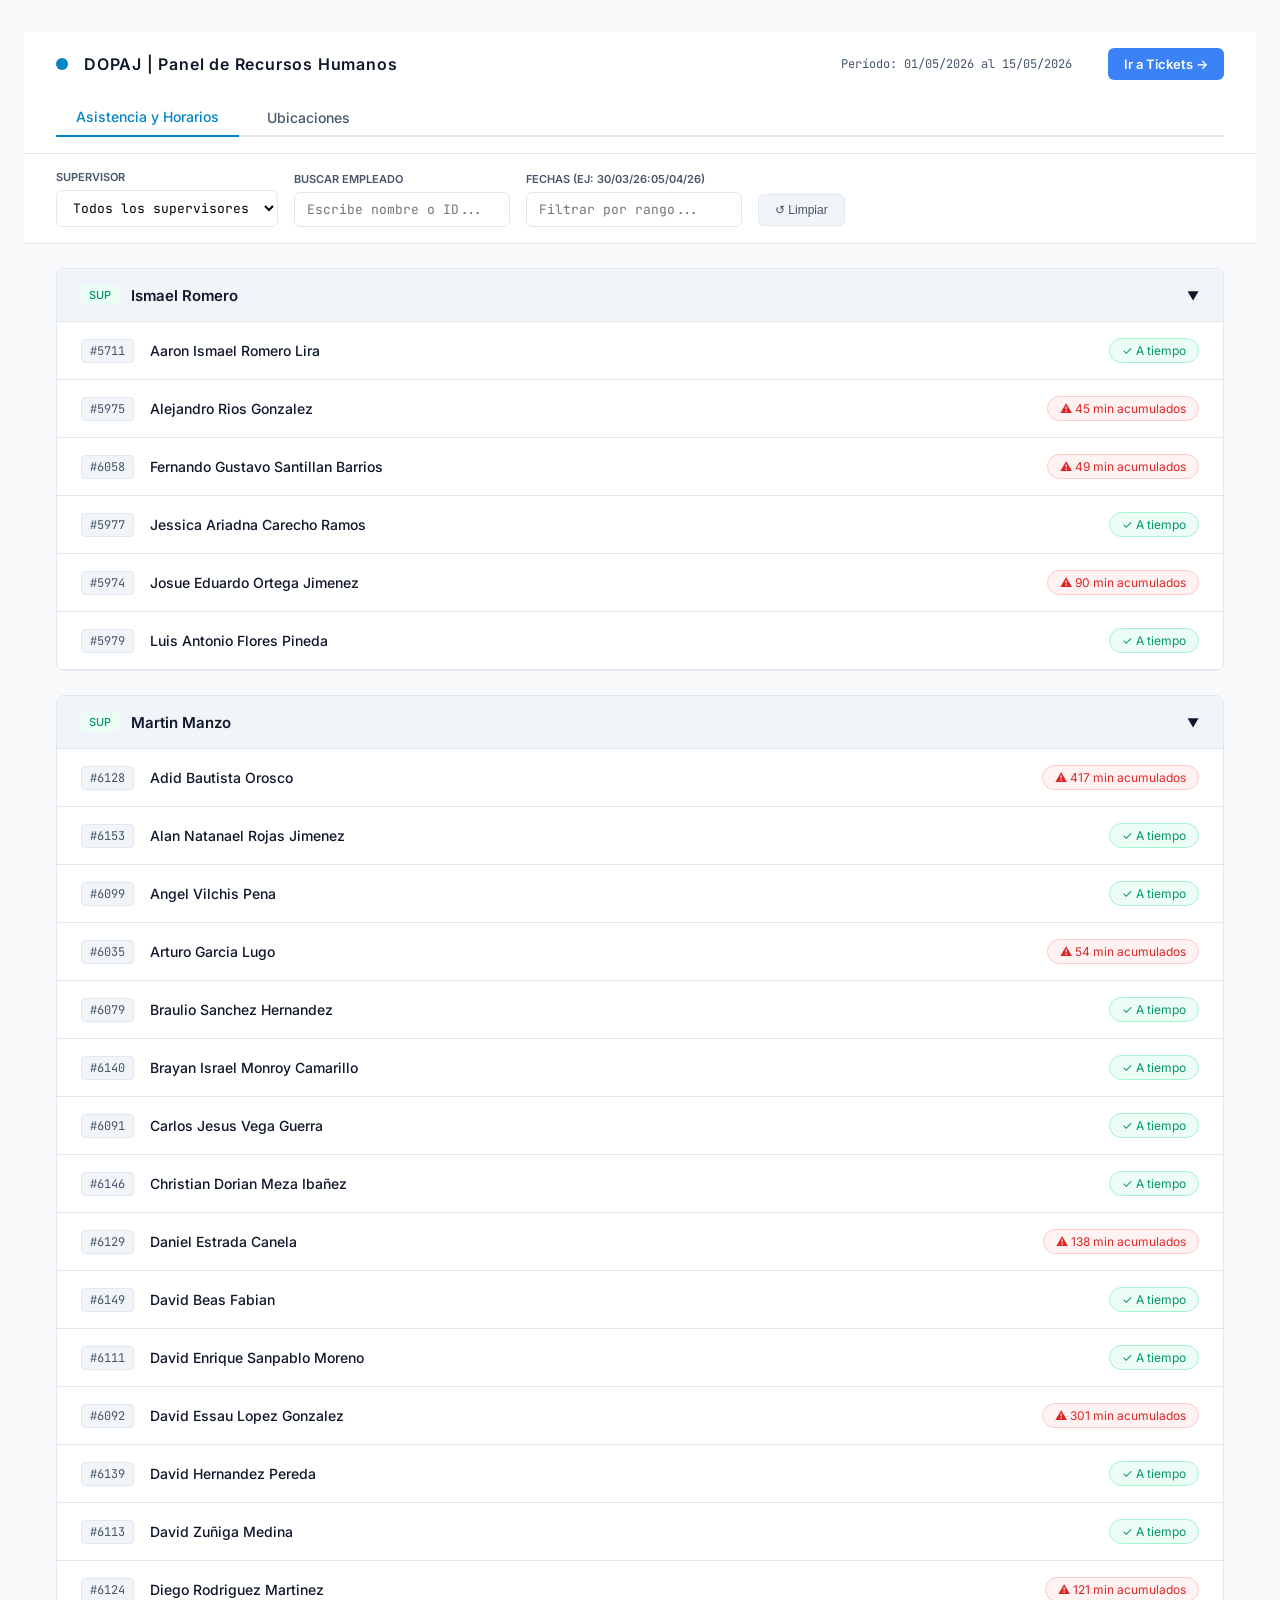
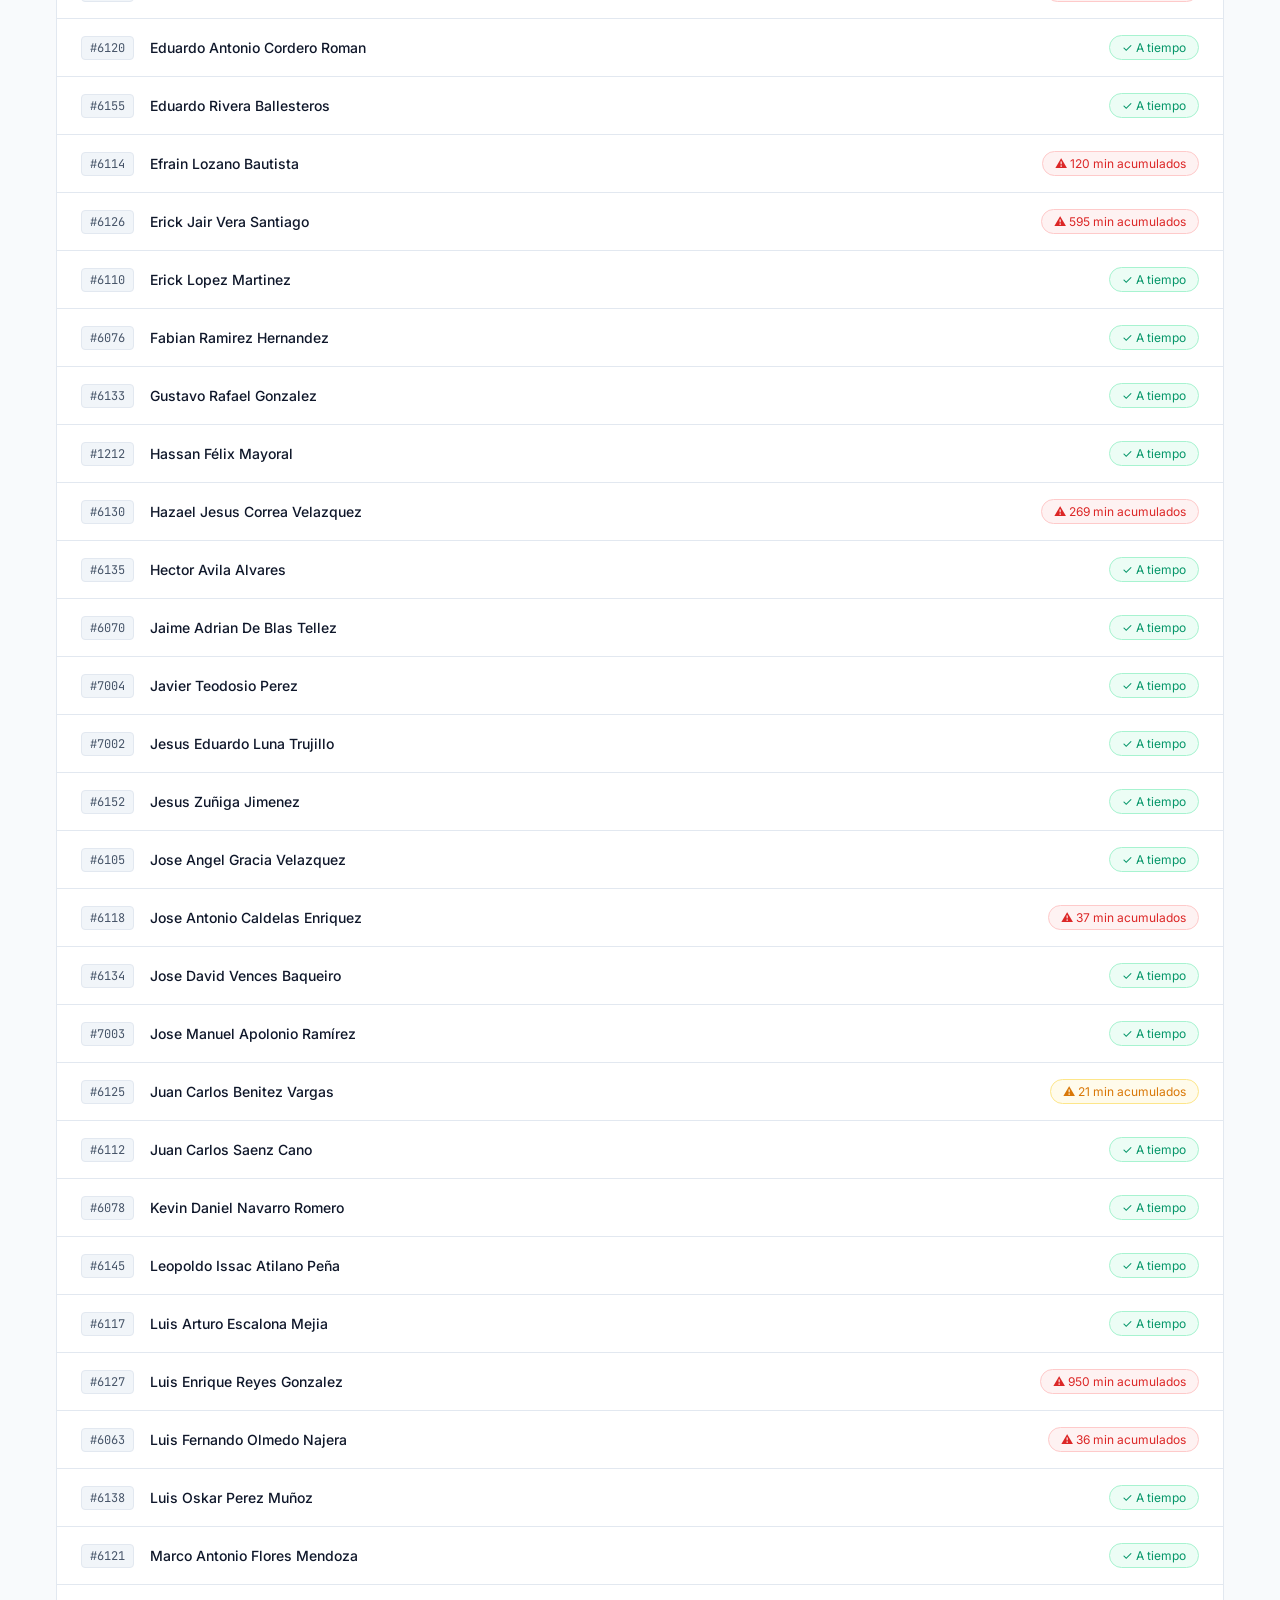
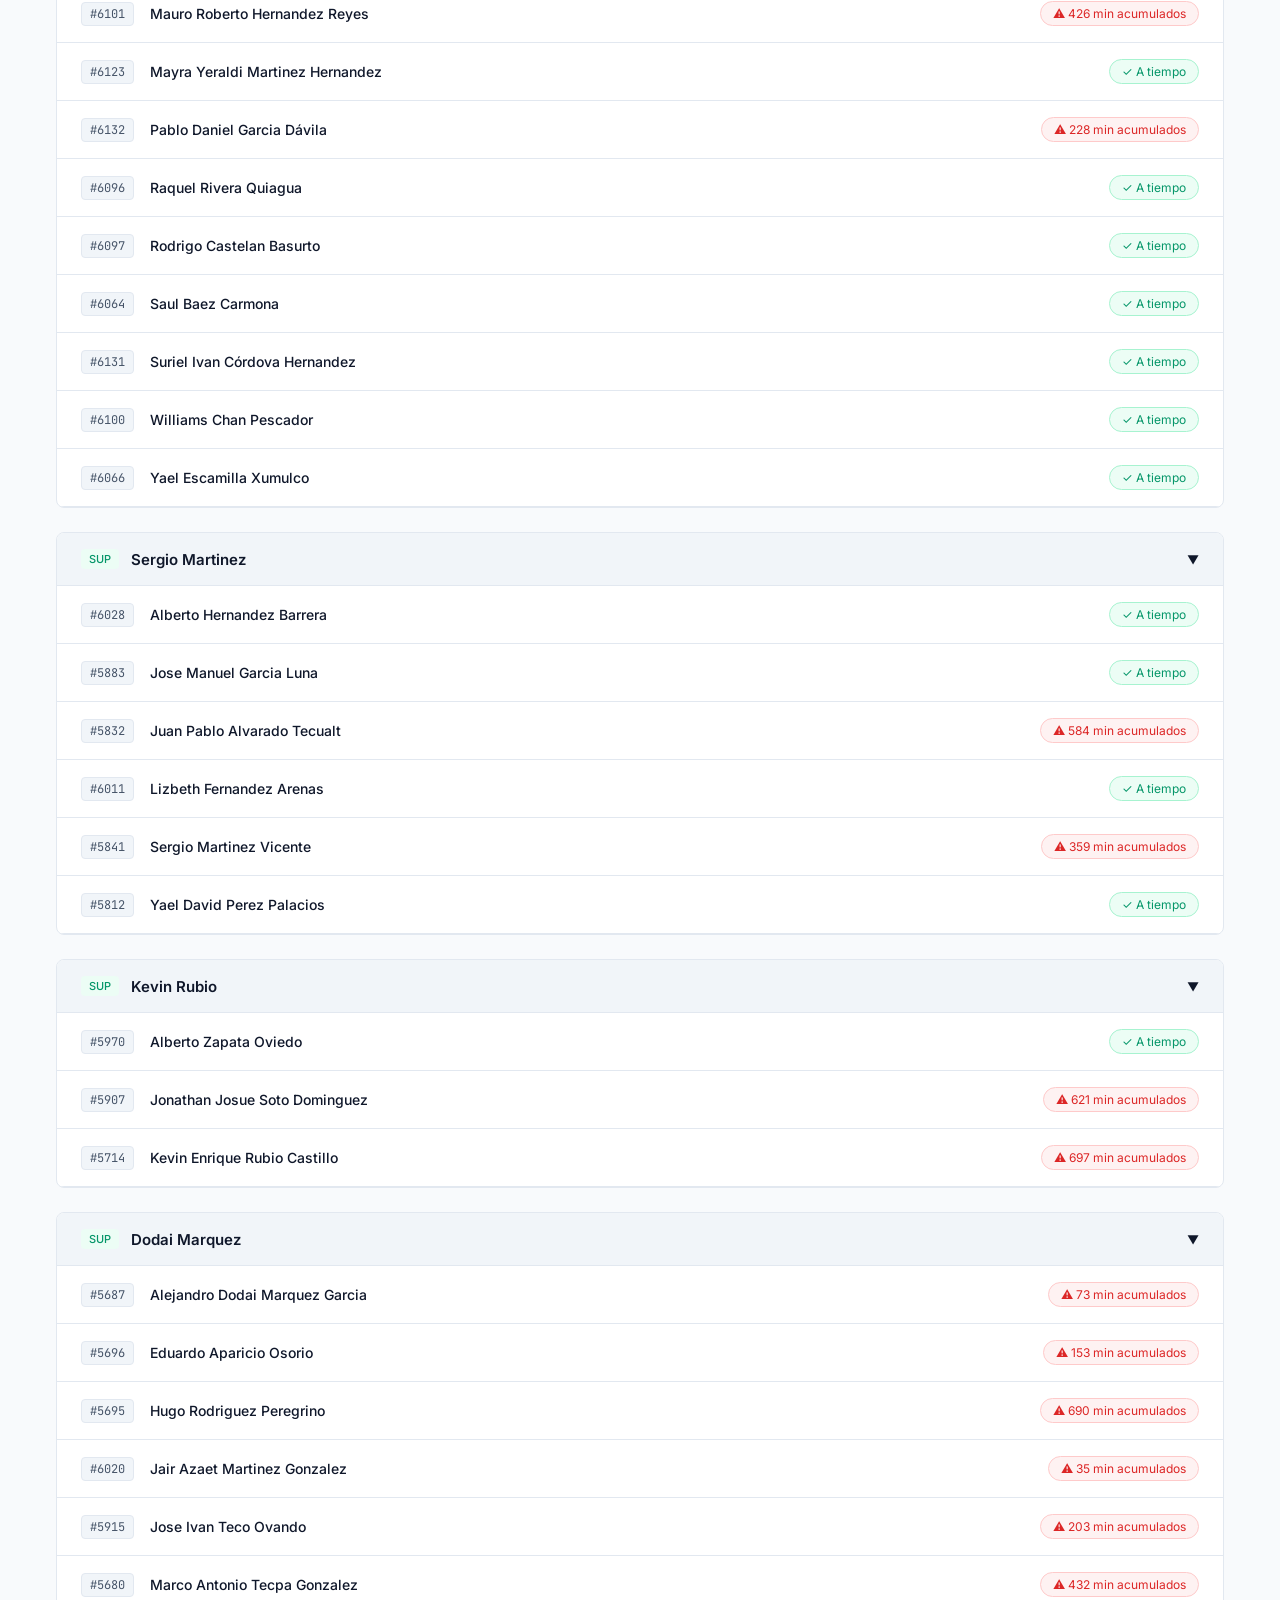
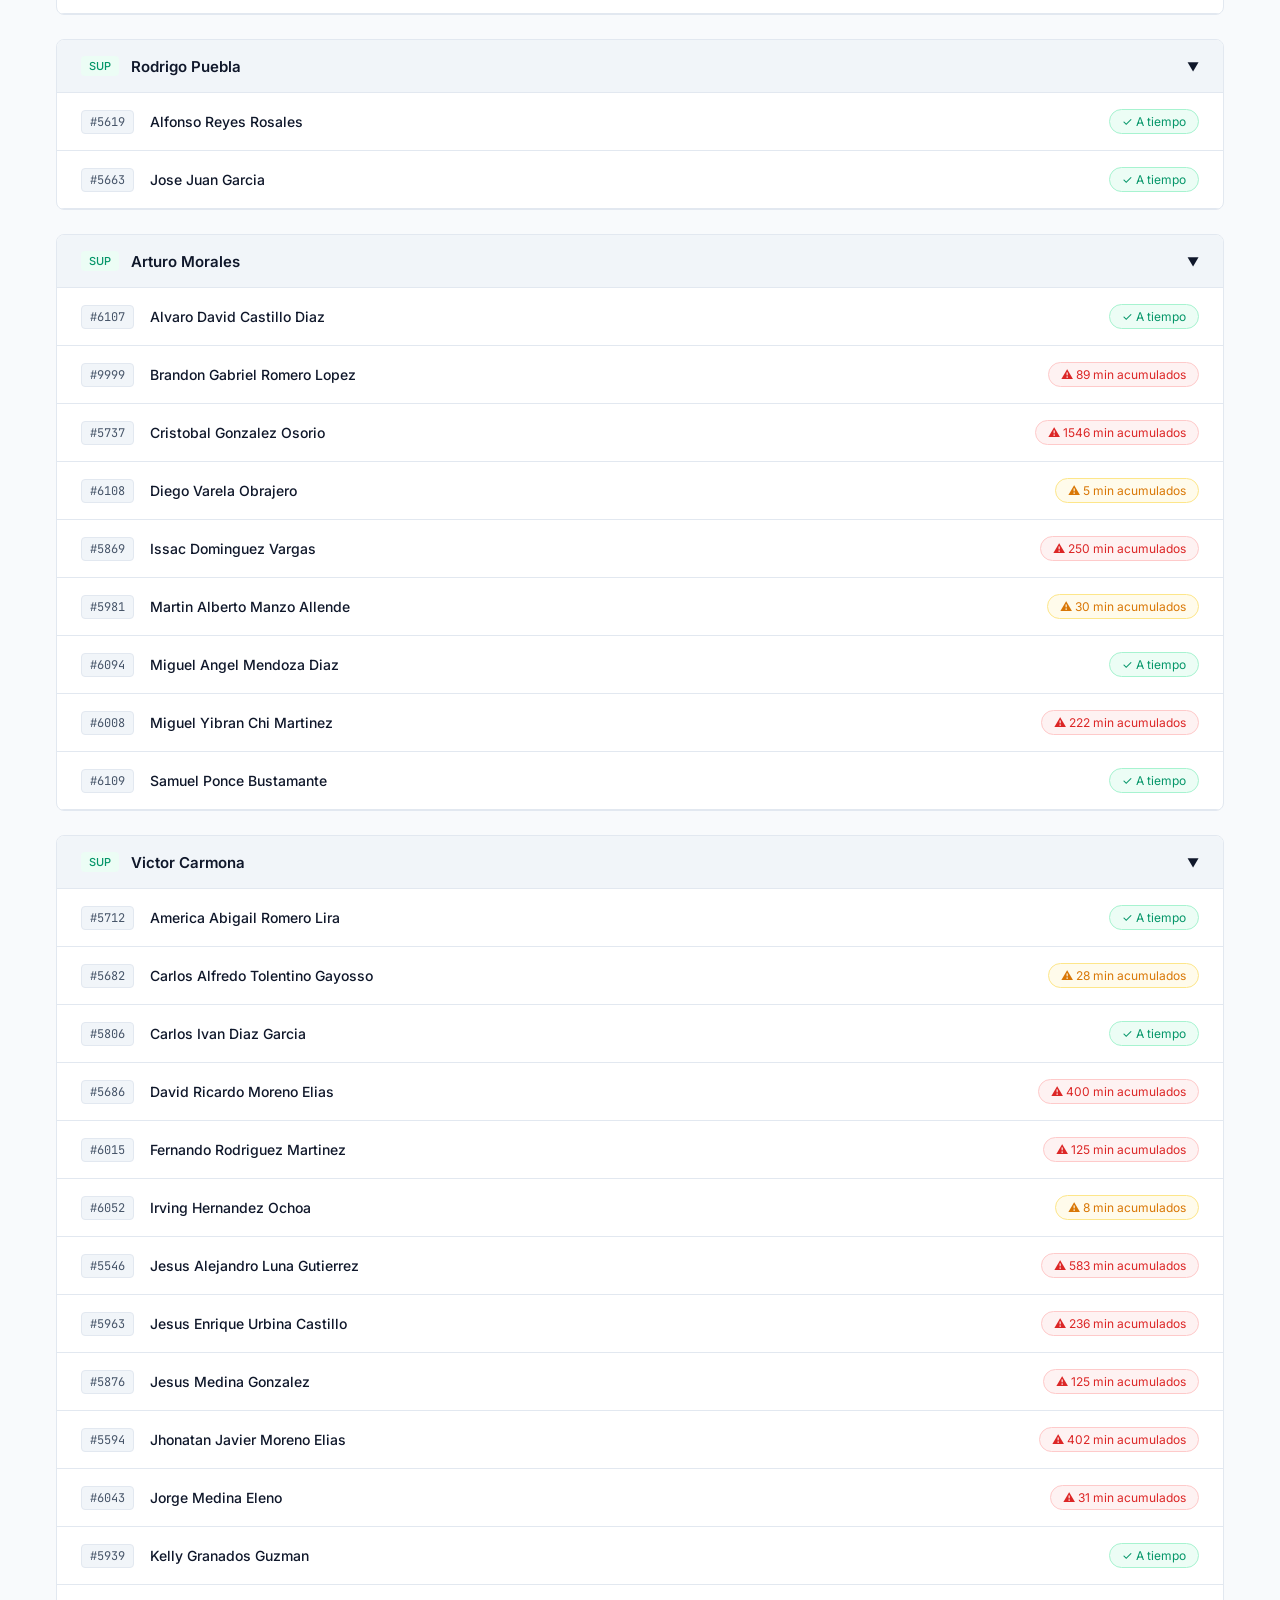
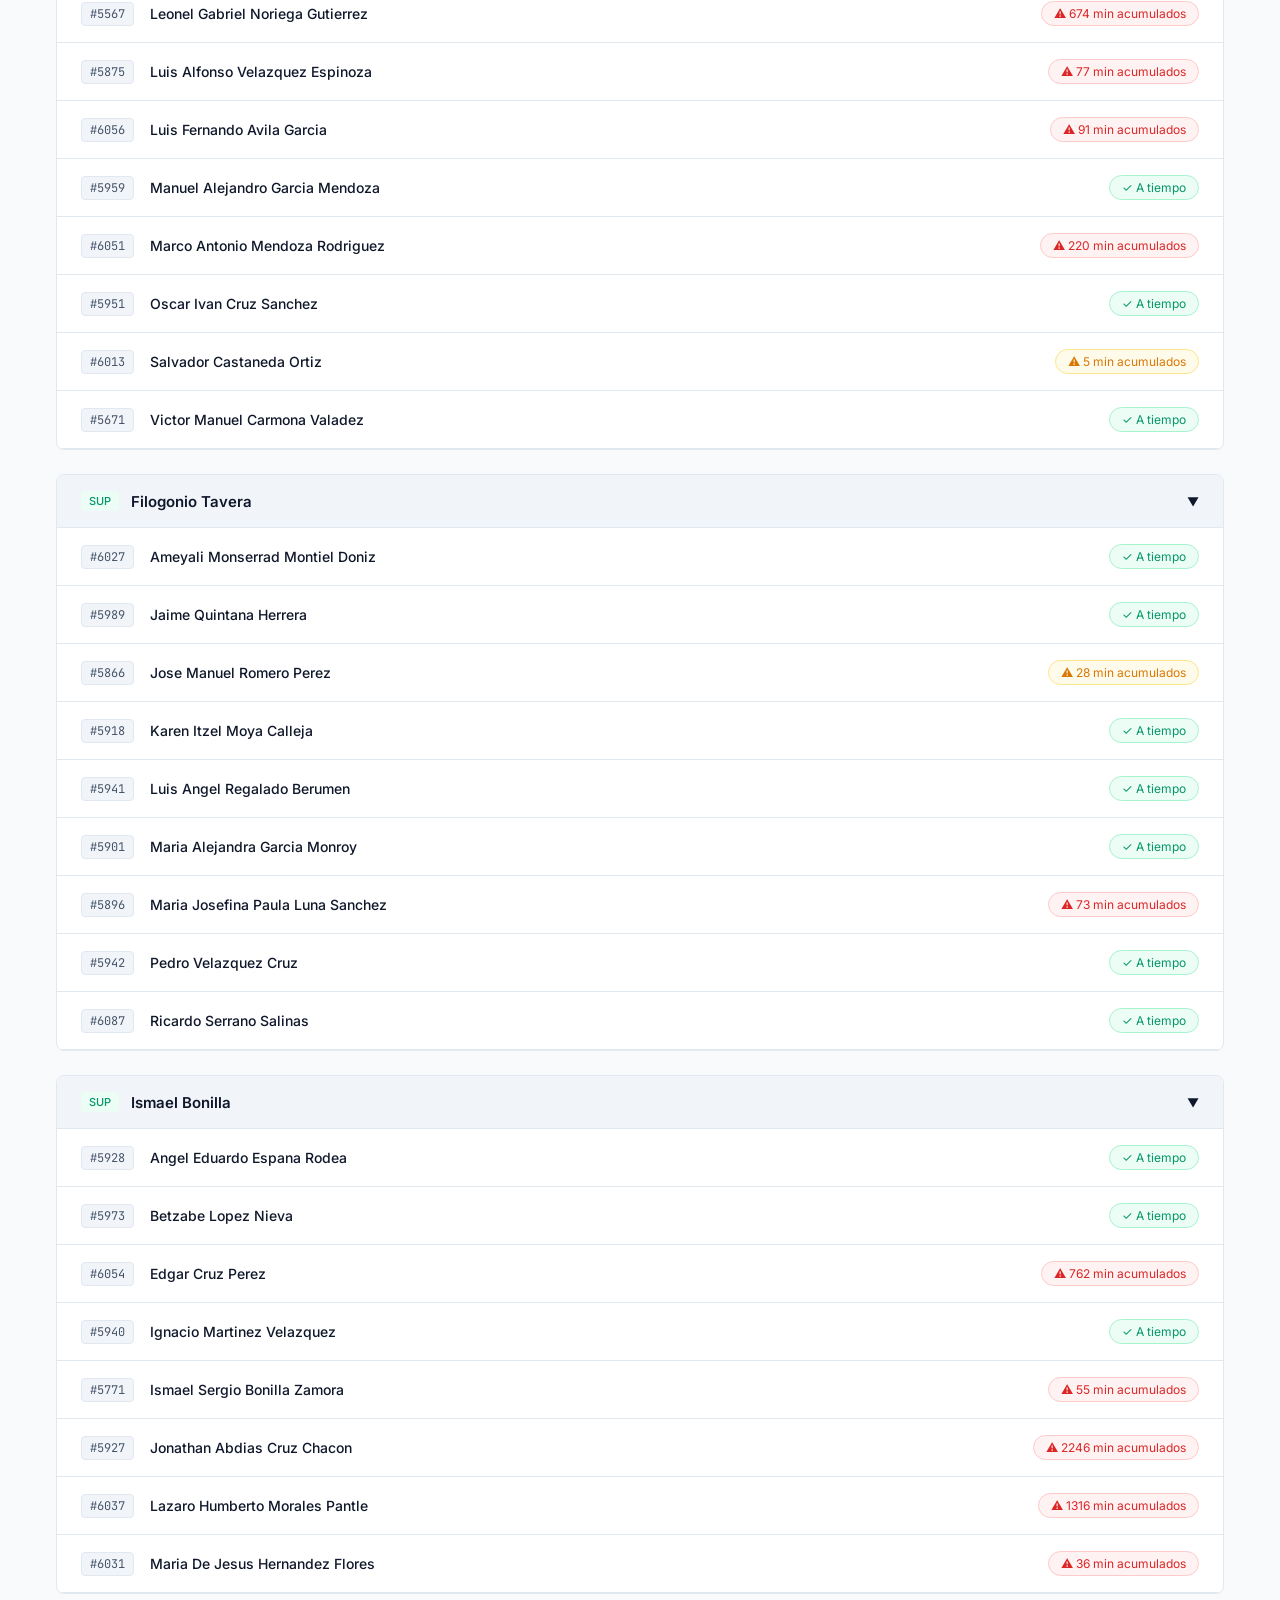
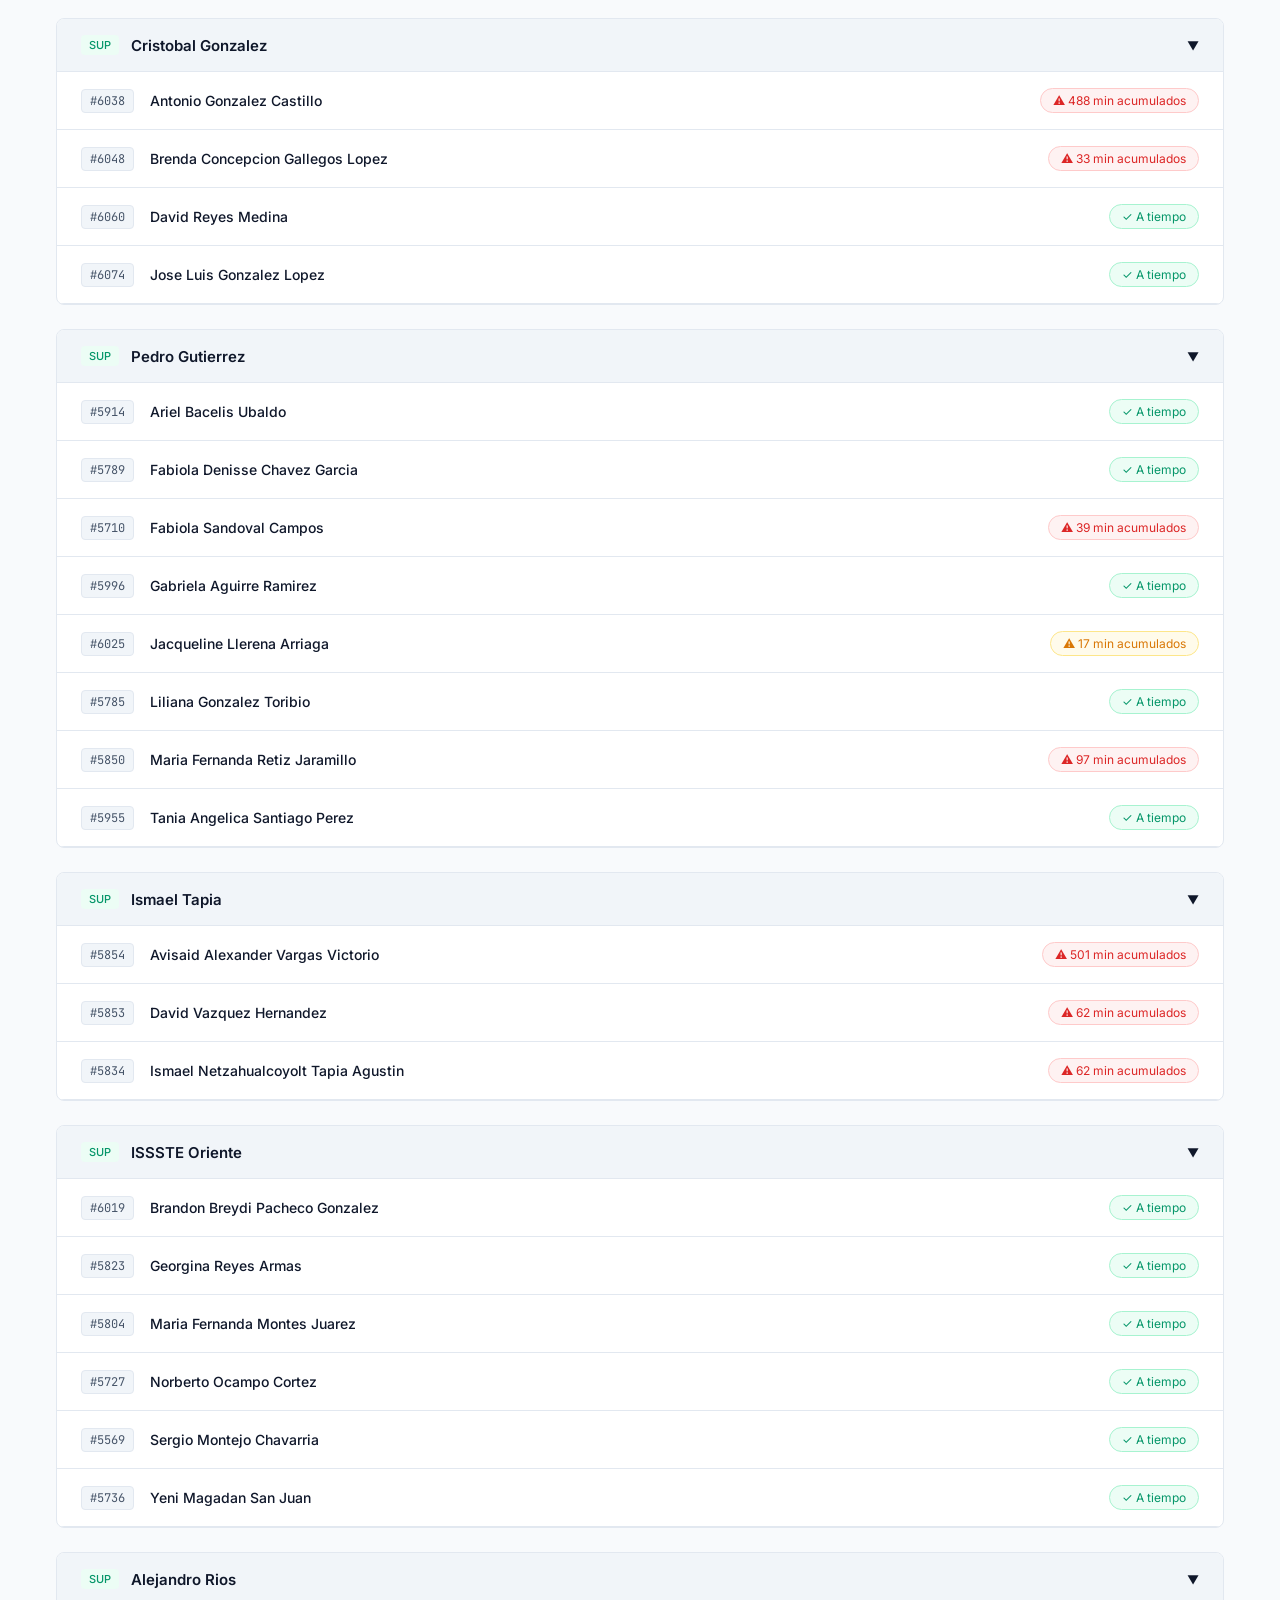
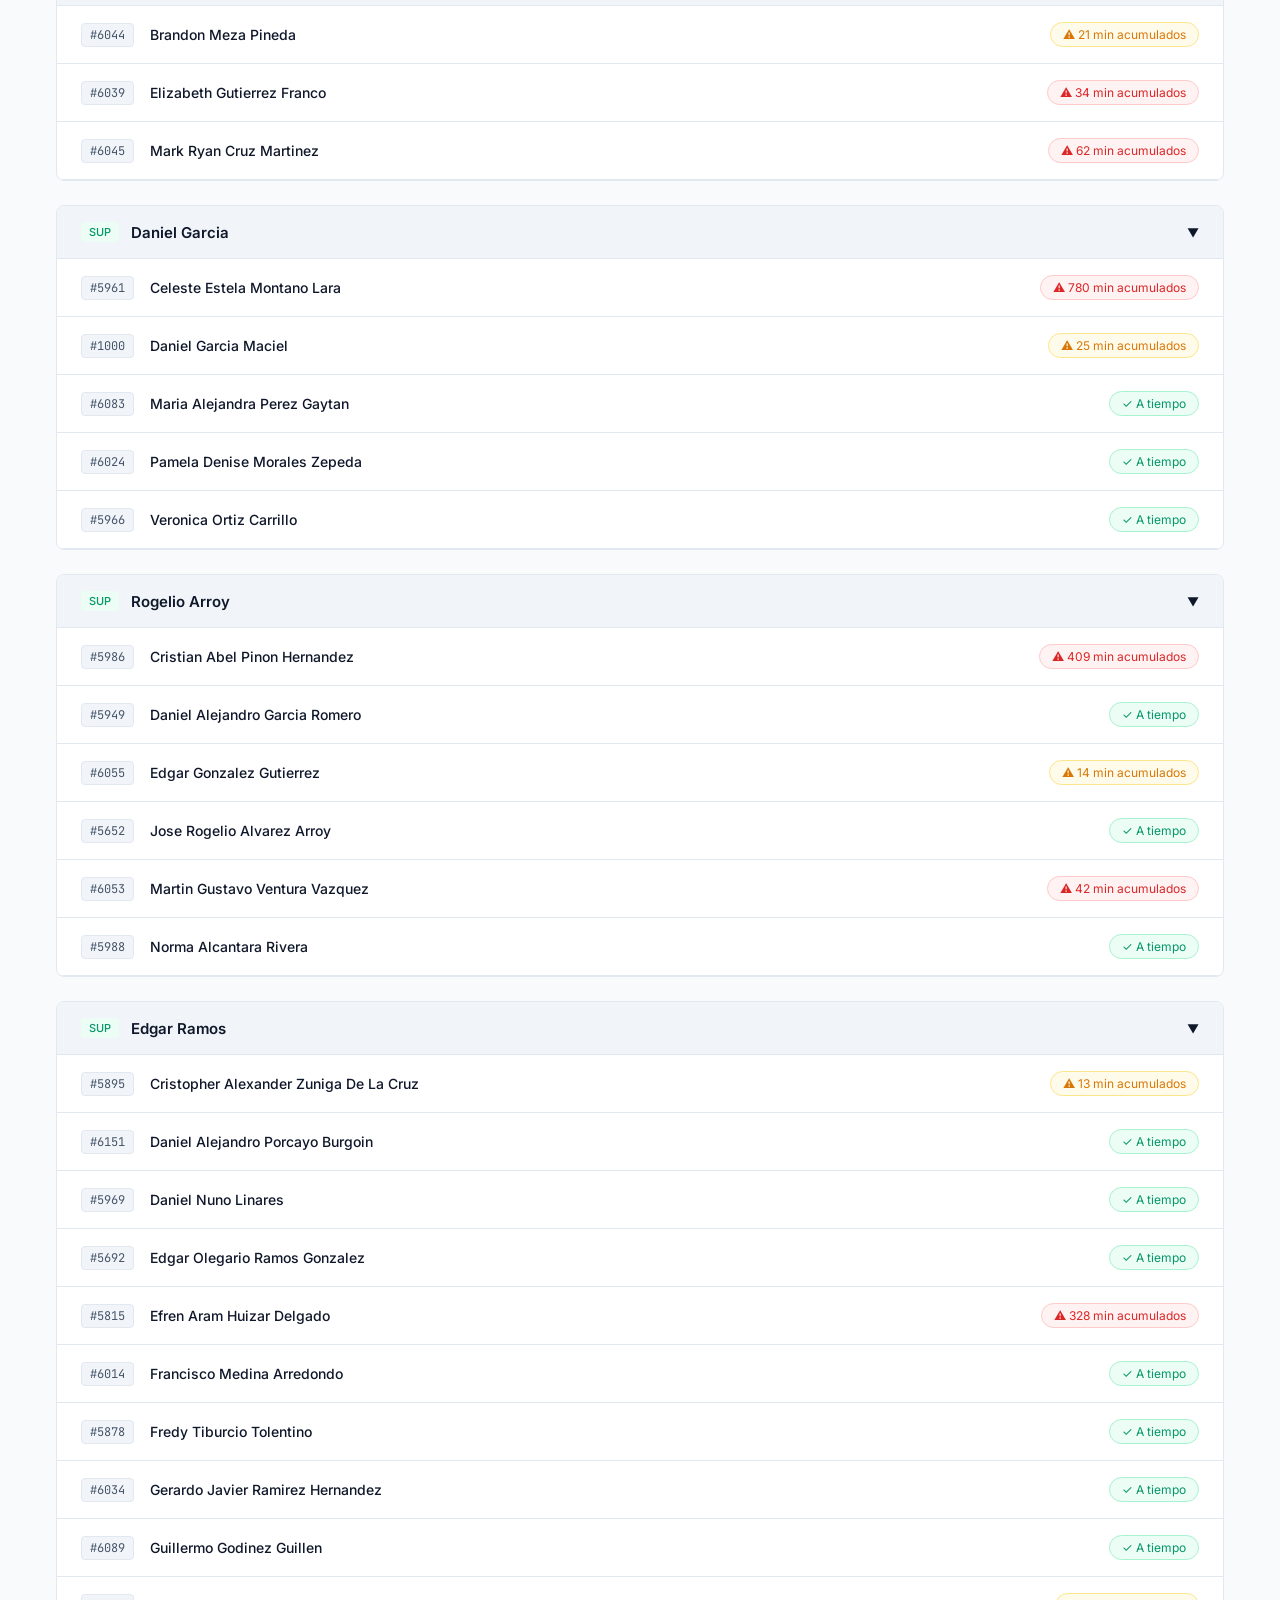
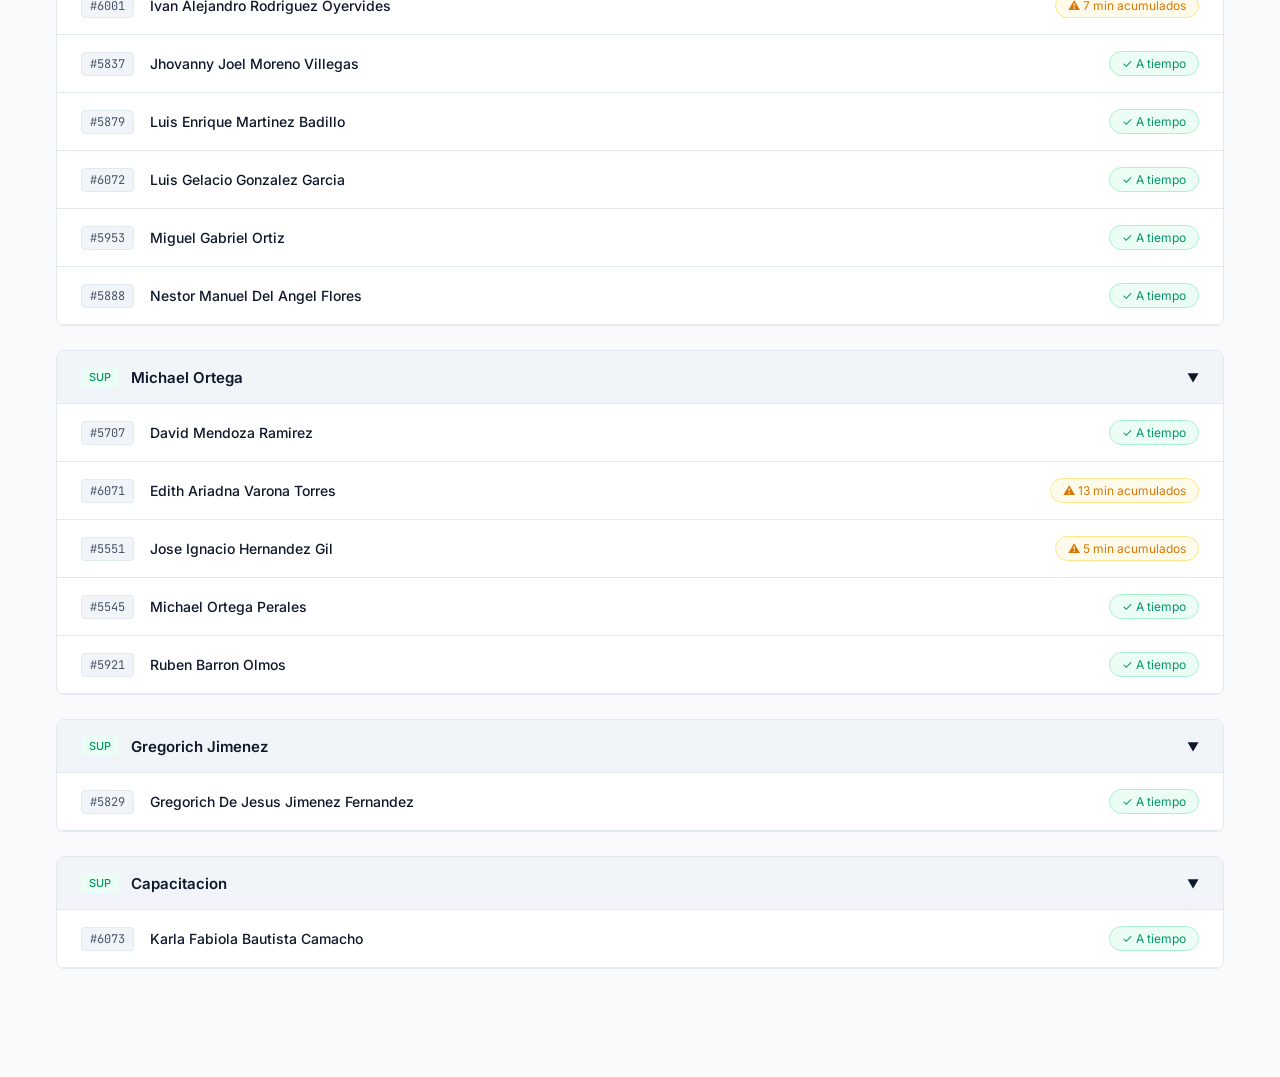
==== index.html @ 5dc51619 "Add files via upload "Prueba 1"" ====
<!DOCTYPE html>
<html lang="es">
<head>
<meta charset="UTF-8">
<meta name="viewport" content="width=device-width, initial-scale=1.0">
<title>Control RH - DOPAJ</title>
<link href="https://fonts.googleapis.com/css2?family=Inter:wght@300;400;500;600&family=JetBrains+Mono:wght@400;500&display=swap" rel="stylesheet">
<link rel="stylesheet" href="./static/css/estilos.css">
</head>
<body>

<header>
  <div class="top-bar">
    <div class="logo-dot"></div>
    <h1>DOPAJ | Panel de Recursos Humanos</h1>
    <span id="header-range">—</span>
    <a href="/tickets" style="margin-left: 20px; padding: 8px 16px; background: #3b82f6; color: white; text-decoration: none; border-radius: 6px; font-size: 13px; font-weight: 600;">Ir a Tickets →</a>
  </div>
  <div class="nav-tabs">
    <button class="tab-btn active" onclick="setTab('asistencia')">Asistencia y Horarios</button>
    <button class="tab-btn" onclick="setTab('ubicaciones')">Ubicaciones</button>
  </div>
</header>

<div class="filters-bar">
  <div class="filter-group">
    <label>Supervisor</label>
    <select id="filter-supervisor"><option value="">Todos los supervisores</option></select>
  </div>
  <div class="filter-group">
    <label>Buscar Empleado</label>
    <input type="text" id="filter-empleado" placeholder="Escribe nombre o ID...">
  </div>
  <div class="filter-group">
    <label>Fechas (ej: 30/03/26:05/04/26)</label>
    <input type="text" id="filter-fechas" placeholder="Filtrar por rango...">
  </div>
  
  <div class="actions-group">
    <button class="btn-reset" onclick="resetFiltros()">↺ Limpiar</button>
    <label class="checkbox-revisar" id="container-revisar">
      <input type="checkbox" id="filter-revisar" onchange="render()">
      <span>Solo ubicaciones para revisión</span>
    </label>
  </div>
</div>

<main id="contenido"></main>

<script src="./static/js/rh.js"></script>
</body>
</html>
---- static/css/estilos.css ----
:root {
      --bg:#f0f2f5; --surface:#fff; --border:#e2e5eb;
      --activo:#3b82f6; --resuelto:#10b981; --cerrado:#f97316;
      --activo-soft:rgba(59,130,246,0.12); --resuelto-soft:rgba(16,185,129,0.12); --cerrado-soft:rgba(249,115,22,0.12);
      --text:#111827; --muted:#6b7280;
      --heading:'Space Grotesk',sans-serif; --mono:'JetBrains Mono',monospace;
    }
    *,*::before,*::after{box-sizing:border-box;margin:0;padding:0}
    body{font-family:var(--heading);background:var(--bg);color:var(--text);min-height:100vh;padding:32px 24px 60px}

    /* ENCABEZADO */
    .page-header{max-width:1100px;margin:0 auto 28px}
    .page-header h1{font-size:26px;font-weight:700;letter-spacing:-0.5px;line-height:1.1}

    /* FILTROS */
    .filtros{max-width:1100px;margin:0 auto 20px;background:var(--surface);border:1px solid var(--border);border-radius:14px;padding:20px 24px;display:flex;align-items:flex-end;gap:20px;flex-wrap:wrap}
    .filtro-group{display:flex;flex-direction:column;gap:6px}
    .filtro-group label{font-size:11px;font-weight:600;text-transform:uppercase;letter-spacing:1px;color:var(--muted)}
    .filtro-group input[type="date"]{font-family:var(--mono);font-size:13px;padding:8px 12px;border:1.5px solid var(--border);border-radius:8px;background:var(--bg);color:var(--text);cursor:pointer;outline:none;transition:border-color .2s}
    .filtro-group input[type="date"]:focus{border-color:var(--activo)}
    .btn-aplicar{padding:9px 22px;background:var(--text);color:#fff;border:none;border-radius:8px;font-family:var(--heading);font-size:13px;font-weight:600;cursor:pointer;transition:opacity .15s,transform .1s;white-space:nowrap}
    .btn-aplicar:hover{opacity:.85}.btn-aplicar:active{transform:scale(.97)}
    .btn-reset{padding:9px 16px;background:transparent;color:var(--muted);border:1.5px solid var(--border);border-radius:8px;font-family:var(--heading);font-size:13px;cursor:pointer;transition:border-color .2s,color .2s}
    .btn-reset:hover{border-color:#9ca3af;color:var(--text)}

    /* CHIPS */
    .chips{max-width:1100px;margin:0 auto 24px;display:flex;gap:12px;flex-wrap:wrap}
    .chip{display:flex;align-items:center;gap:8px;padding:8px 16px;border-radius:999px;font-size:13px;font-weight:500;border:1.5px solid transparent}
    .chip-dot{width:9px;height:9px;border-radius:50%;flex-shrink:0}
    .chip.activo{background:var(--activo-soft);border-color:var(--activo);color:#1d4ed8}
    .chip.resuelto{background:var(--resuelto-soft);border-color:var(--resuelto);color:#065f46}
    .chip.cerrado{background:var(--cerrado-soft);border-color:var(--cerrado);color:#c2410c}
    .chip.total{background:#f9fafb;border-color:var(--border);color:var(--muted)}
    .chip-dot.activo{background:var(--activo)}
    .chip-dot.resuelto{background:var(--resuelto)}
    .chip-dot.cerrado{background:var(--cerrado)}
    .chip-dot.total{background:#9ca3af}

    /* SECCIÓN TÍTULO */
    .seccion-titulo{max-width:1100px;margin:0 auto 12px;font-size:11px;font-weight:700;text-transform:uppercase;letter-spacing:1.2px;color:var(--muted)}

    /* HOY - CARDS */
    .hoy-grid{max-width:1100px;margin:0 auto 16px;display:grid;grid-template-columns:repeat(2,1fr);gap:14px}
    .hoy-card{background:var(--surface);border:1px solid var(--border);border-radius:14px;padding:20px 22px;position:relative;overflow:hidden;transition:transform .15s}
    .hoy-card:hover{transform:translateY(-2px)}
    .hoy-card::before{content:'';position:absolute;top:0;left:0;right:0;height:4px;border-radius:14px 14px 0 0}
    .hoy-card.azul::before{background:#3b82f6}
    .hoy-card.naranja::before{background:#f97316}
    .hoy-label{font-size:11px;font-weight:600;text-transform:uppercase;letter-spacing:.8px;color:var(--muted);margin-bottom:10px}
    .hoy-value{font-family:var(--mono);font-size:38px;font-weight:700;line-height:1}
    .hoy-card.azul   .hoy-value{color:#2563eb}
    .hoy-card.naranja .hoy-value{color:#ea580c}
    .hoy-sub{font-size:12px;color:var(--muted);margin-top:8px}

    /* HOY - TABLAS */
    .hoy-tablas{max-width:1100px;margin:0 auto 32px;display:grid;grid-template-columns:1fr 1fr;gap:14px}
    .hoy-tabla-card{background:var(--surface);border:1px solid var(--border);border-radius:14px;overflow:hidden}
    .hoy-tabla-header{padding:14px 18px;border-bottom:1px solid var(--border);display:flex;align-items:center;gap:8px}
    .hoy-tabla-header span{font-size:12px;font-weight:700;text-transform:uppercase;letter-spacing:.8px;color:var(--muted)}
    .hoy-tabla-dot{width:8px;height:8px;border-radius:50%;flex-shrink:0}
    .hoy-tabla-dot.naranja{background:#f97316}
    .hoy-tabla-dot.verde{background:#10b981}
    .hoy-tabla-wrap{max-height:240px;overflow-y:auto}
    .hoy-tabla{width:100%;border-collapse:collapse}
    .hoy-tabla th{padding:8px 18px;font-size:10px;font-weight:700;text-transform:uppercase;letter-spacing:.8px;color:var(--muted);text-align:left;background:#fafafa;border-bottom:1px solid var(--border);position:sticky;top:0}
    .hoy-tabla td{padding:9px 18px;font-size:13px;border-bottom:1px solid #f3f4f6}
    .hoy-tabla tr:last-child td{border-bottom:none}
    .hoy-tabla tr:hover td{background:#fafafa}
    .hoy-tabla .num{font-family:var(--mono);font-weight:600;text-align:right}
    .hoy-tabla-vacia{padding:20px 18px;font-size:13px;color:var(--muted);text-align:center}

    /* AGING */
    .aging-grid{max-width:1100px;margin:0 auto 32px;display:grid;grid-template-columns:repeat(3,1fr);gap:14px}
    .aging-card{background:var(--surface);border:1px solid var(--border);border-radius:14px;padding:20px 22px;position:relative;overflow:hidden;transition:transform .15s}
    .aging-card:hover{transform:translateY(-2px)}
    .aging-card::before{content:'';position:absolute;top:0;left:0;right:0;height:4px;border-radius:14px 14px 0 0}
    .aging-card.verde::before{background:#10b981}
    .aging-card.naranja::before{background:#f59e0b}
    .aging-card.rojo::before{background:#ef4444}
    .aging-label{font-size:11px;font-weight:600;text-transform:uppercase;letter-spacing:.8px;color:var(--muted);margin-bottom:10px}
    .aging-value{font-family:var(--mono);font-size:38px;font-weight:700;line-height:1}
    .aging-card.verde  .aging-value{color:#059669}
    .aging-card.naranja .aging-value{color:#d97706}
    .aging-card.rojo   .aging-value{color:#dc2626}
    .aging-sub{font-size:12px;color:var(--muted);margin-top:8px}
    .aging-bar-wrap{margin-top:12px;height:5px;background:#f3f4f6;border-radius:999px;overflow:hidden}
    .aging-bar{height:100%;border-radius:999px;transition:width .6s ease}
    .aging-card.verde  .aging-bar{background:#10b981}
    .aging-card.naranja .aging-bar{background:#f59e0b}
    .aging-card.rojo   .aging-bar{background:#ef4444}

    /* CHART CARD */
    .chart-card{max-width:1100px;margin:0 auto;background:var(--surface);border:1px solid var(--border);border-radius:16px;padding:28px 28px 20px;box-shadow:0 2px 12px rgba(0,0,0,0.05)}
    .chart-card + .chart-card{margin-top:20px}
    .chart-card h2{font-size:15px;font-weight:600;margin-bottom:6px}
    .chart-card p{font-size:12px;color:var(--muted);margin-bottom:24px}
    .chart-scroll{overflow-x:auto;overflow-y:auto;max-height:600px}
    #chartWrap,#chartDiasWrap{position:relative}
    #msg{text-align:center;padding:40px;color:var(--muted);font-size:14px}
    .leyenda{display:flex;gap:20px;margin-top:16px;justify-content:center;flex-wrap:wrap}
    .leyenda-item{display:flex;align-items:center;gap:7px;font-size:12px;color:var(--muted);font-weight:500}
    .leyenda-box{width:14px;height:14px;border-radius:3px;flex-shrink:0}

    /* MENSAJE SIN DATOS */
    .sin-datos{max-width:1100px;margin:0 auto 32px;background:var(--surface);border:1px solid var(--border);border-radius:14px;padding:22px 24px;font-size:13px;color:#9ca3af}

    /* ── NUEVO: BANNER SUPERVISOR SELECCIONADO ── */
    .supervisor-banner{
      max-width:1100px;margin:0 auto 16px;
      display:none;align-items:center;gap:12px;
      background:#eff6ff;border:1.5px solid #93c5fd;border-radius:12px;padding:12px 20px;
    }
    .supervisor-banner.visible{display:flex}
    .supervisor-banner strong{font-size:14px;color:#1d4ed8;font-weight:700}
    .supervisor-banner span{font-size:13px;color:#3b82f6}
    .btn-limpiar-sup{margin-left:auto;padding:6px 14px;background:transparent;border:1.5px solid #93c5fd;border-radius:8px;font-family:var(--heading);font-size:12px;color:#1d4ed8;cursor:pointer;font-weight:600;transition:background .15s}
    .btn-limpiar-sup:hover{background:#dbeafe}

    /* ── NUEVO: TABLA DE TICKETS ── */
    .tabla-tickets-card{
      max-width:1100px;margin:0 auto;
      background:var(--surface);border:1px solid var(--border);border-radius:16px;
      overflow:hidden;box-shadow:0 2px 12px rgba(0,0,0,0.05);
    }
    .tabla-tickets-header{
      padding:20px 24px 16px;border-bottom:1px solid var(--border);
      display:flex;align-items:center;gap:16px;flex-wrap:wrap;
    }
    .tabla-tickets-header h2{font-size:15px;font-weight:600;flex:1}
    .tabla-tickets-badge{
      font-family:var(--mono);font-size:12px;font-weight:600;
      background:#f3f4f6;border:1px solid var(--border);border-radius:6px;
      padding:4px 10px;color:var(--muted);white-space:nowrap;
    }
    .tabla-search-wrap{display:flex;align-items:center;gap:8px}
    .tabla-search{
      font-family:var(--heading);font-size:13px;
      padding:7px 12px;border:1.5px solid var(--border);border-radius:8px;
      background:var(--bg);color:var(--text);outline:none;width:220px;transition:border-color .2s;
    }
    .tabla-search:focus{border-color:var(--activo)}
    .tabla-search::placeholder{color:#9ca3af}

    /* Filtro de status en tabla */
    .tabla-status-filter{display:flex;gap:6px;flex-wrap:wrap}
    .status-pill{
      padding:5px 12px;border-radius:999px;font-size:12px;font-weight:600;cursor:pointer;
      border:1.5px solid transparent;transition:all .15s;white-space:nowrap;
    }
    .status-pill.todos{background:#f9fafb;border-color:var(--border);color:var(--muted)}
    .status-pill.todos.active{background:var(--text);border-color:var(--text);color:#fff}
    .status-pill.activo-pill{background:var(--activo-soft);border-color:var(--activo);color:#1d4ed8}
    .status-pill.activo-pill.active{background:var(--activo);color:#fff}
    .status-pill.resuelto-pill{background:var(--resuelto-soft);border-color:var(--resuelto);color:#065f46}
    .status-pill.resuelto-pill.active{background:var(--resuelto);color:#fff}
    .status-pill.cerrado-pill{background:var(--cerrado-soft);border-color:var(--cerrado);color:#c2410c}
    .status-pill.cerrado-pill.active{background:var(--cerrado);color:#fff}

    /* Tabla */
    .tabla-wrap{overflow-x:auto;max-height:520px;overflow-y:auto}
    .tickets-table{width:100%;border-collapse:collapse;font-size:12.5px}
    .tickets-table thead th{
      padding:10px 14px;font-size:10px;font-weight:700;text-transform:uppercase;
      letter-spacing:.8px;color:var(--muted);text-align:left;
      background:#fafafa;border-bottom:1px solid var(--border);
      position:sticky;top:0;z-index:1;white-space:nowrap;cursor:pointer;user-select:none;
    }
    .tickets-table thead th:hover{background:#f3f4f6;color:var(--text)}
    .tickets-table thead th .sort-icon{display:inline-block;margin-left:4px;opacity:.4;font-size:10px}
    .tickets-table thead th.sorted .sort-icon{opacity:1}
    .tickets-table tbody tr{border-bottom:1px solid #f3f4f6;transition:background .1s}
    .tickets-table tbody tr:last-child{border-bottom:none}
    .tickets-table tbody tr:hover{background:#fafafa}
    .tickets-table td{padding:9px 14px;vertical-align:middle}
    .tickets-table td.mono{font-family:var(--mono);font-size:12px}
    .tickets-table td.desc{max-width:260px;white-space:nowrap;overflow:hidden;text-overflow:ellipsis}
    .tickets-table td.desc:hover{white-space:normal;overflow:visible;position:relative;z-index:2;background:#fff;box-shadow:0 4px 16px rgba(0,0,0,0.12);border-radius:6px;padding:8px 14px}

    /* Badge de status en tabla */
    .badge{display:inline-block;padding:3px 9px;border-radius:999px;font-size:11px;font-weight:600}
    .badge.Activo{background:var(--activo-soft);color:#1d4ed8}
    .badge.Resuelto{background:var(--resuelto-soft);color:#065f46}
    .badge.Cerrado{background:var(--cerrado-soft);color:#c2410c}

    /* Paginación */
    .tabla-footer{
      padding:14px 24px;border-top:1px solid var(--border);
      display:flex;align-items:center;gap:12px;flex-wrap:wrap;
    }
    .pag-info{font-size:12px;color:var(--muted);flex:1}
    .pag-btns{display:flex;gap:6px}
    .pag-btn{
      padding:6px 14px;border:1.5px solid var(--border);border-radius:8px;
      font-family:var(--heading);font-size:12px;font-weight:600;cursor:pointer;
      background:var(--surface);color:var(--text);transition:all .15s;
    }
    .pag-btn:hover:not(:disabled){background:var(--bg);border-color:#9ca3af}
    .pag-btn:disabled{opacity:.4;cursor:not-allowed}
    .pag-btn.active{background:var(--text);color:#fff;border-color:var(--text)}

    @media(max-width:700px){
      body{padding:20px 14px 40px}
      .filtros{padding:16px;gap:12px}
      .aging-grid,.hoy-tablas,.hoy-grid{grid-template-columns:1fr}
      .tabla-search{width:160px}
    }






    :root {
    --bg: #f8fafc;
    --surface: #ffffff;
    --surface2: #f1f5f9;
    --border: #e2e8f0;
    --accent: #0284c7;
    --text: #0f172a;
    --text-muted: #475569;
    --text-dim: #94a3b8;
    
    --ok: #10b981;
    --warn: #f59e0b;
    --err: #ef4444;
    
    --mono: 'JetBrains Mono', monospace;
    --sans: 'Inter', sans-serif;
  }

  * { box-sizing: border-box; margin: 0; padding: 0; }
  body { background: var(--bg); color: var(--text); font-family: var(--sans); min-height: 100vh; }

  /* HEADER Y PESTAÑAS */
  header { background: var(--surface); padding: 16px 32px; border-bottom: 1px solid var(--border); }
  .top-bar { display: flex; align-items: center; gap: 16px; margin-bottom: 16px; }
  .logo-dot { width: 12px; height: 12px; background: var(--accent); border-radius: 50%; }
  .top-bar h1 { font-weight: 600; font-size: 16px; letter-spacing: 0.05em; }
  .top-bar span { font-size: 12px; color: var(--text-muted); margin-left: auto; font-family: var(--mono); }

  .nav-tabs { display: flex; gap: 8px; border-bottom: 2px solid var(--border); }
  .tab-btn {
    background: transparent; border: none; font-family: var(--sans); font-size: 14px; font-weight: 500;
    color: var(--text-muted); padding: 10px 20px; cursor: pointer; position: relative; top: 2px;
    transition: color 0.2s;
  }
  .tab-btn:hover { color: var(--accent); }
  .tab-btn.active { color: var(--accent); border-bottom: 2px solid var(--accent); }

  /* FILTERS */
  .filters-bar { background: var(--surface); border-bottom: 1px solid var(--border); padding: 16px 32px; display: flex; flex-wrap: wrap; gap: 16px; align-items: flex-end; }
  .filter-group { display: flex; flex-direction: column; gap: 6px; }
  .filter-group label { font-size: 11px; font-weight: 600; color: var(--text-muted); text-transform: uppercase; }
  .filter-group select, .filter-group input { background: var(--surface); border: 1px solid var(--border); font-family: var(--mono); font-size: 13px; padding: 8px 12px; border-radius: 6px; outline: none; min-width: 180px; }
  .filter-group select:focus, .filter-group input:focus { border-color: var(--accent); }
  
  /* Boton Limpiar y Checkbox (Solo Ubicaciones) */
  .actions-group { display: flex; align-items: center; gap: 16px; height: 35px; }
  .btn-reset { background: var(--surface2); border: 1px solid var(--border); color: var(--text-muted); font-size: 12px; padding: 8px 16px; border-radius: 6px; cursor: pointer; font-weight: 500;}
  .btn-reset:hover { background: var(--border); color: var(--text); }
  
  .checkbox-revisar { display: none; align-items: center; gap: 8px; font-size: 13px; color: var(--err); font-weight: 600; background: #fef2f2; padding: 8px 12px; border-radius: 6px; border: 1px solid #fecaca; cursor: pointer;}
  .checkbox-revisar input { cursor: pointer; }

  /* MAIN */
  main { padding: 24px 32px; }

  /* COMPONENTES COMPARTIDOS */
  .supervisor-section { background: var(--surface); border: 1px solid var(--border); border-radius: 8px; margin-bottom: 24px; overflow: hidden; }
  .supervisor-header { background: var(--surface2); padding: 16px 24px; display: flex; align-items: center; gap: 12px; border-bottom: 1px solid var(--border); cursor: pointer; }
  .supervisor-header:hover { background: #e2e8f0; }
  .supervisor-header h2 { font-size: 15px; font-weight: 600; }
  .sup-arrow { margin-left: auto; font-size: 12px; transition: transform 0.2s; }
  .supervisor-section.collapsed .sup-arrow { transform: rotate(-90deg); }
  .supervisor-body { display: block; }
  .supervisor-section.collapsed .supervisor-body { display: none; }

  /* TARJETAS ASISTENCIA */
  .employee-card { border-bottom: 1px solid var(--border); }
  .employee-header { padding: 16px 24px; display: flex; align-items: center; gap: 16px; cursor: pointer; }
  .employee-header:hover { background: var(--surface2); }
  .emp-id { font-family: var(--mono); font-size: 12px; color: var(--text-muted); background: var(--surface2); border: 1px solid var(--border); padding: 3px 8px; border-radius: 4px; }
  .emp-retraso-badge { margin-left: auto; font-size: 12px; padding: 4px 12px; border-radius: 20px; }
  .employee-detail { display: none; padding: 0 24px 24px 24px; }
  .employee-detail.open { display: block; }

  /* TABLAS SCROLLABLES */
  .table-responsive { width: 100%; overflow-x: auto; margin-top: 12px; border: 1px solid var(--border); border-radius: 6px; }
  .data-table { width: 100%; min-width: 900px; border-collapse: collapse; font-size: 13px; text-align: left; }
  .data-table th { padding: 12px 16px; font-size: 11px; color: var(--text-muted); font-weight: 600; text-transform: uppercase; background: #f8fafc; border-bottom: 1px solid var(--border); white-space: nowrap; }
  .data-table td { padding: 12px 16px; border-bottom: 1px solid var(--border); vertical-align: middle; }
  .data-table tr:hover td { background: var(--surface2); }
  
  .col-texto { min-width: 250px; max-width: 350px; white-space: normal; line-height: 1.4; font-size: 12px; }

  /* ETIQUETAS */
  .badge-ok  { background: #ecfdf5; color: #059669; border: 1px solid #a7f3d0; }
  .badge-warn{ background: #fffbeb; color: #d97706; border: 1px solid #fde68a; }
  .badge-err { background: #fef2f2; color: #dc2626; border: 1px solid #fecaca; }

  .pill { display: inline-block; padding: 3px 8px; border-radius: 4px; font-size: 11px; font-weight: 500; }
  .pill-ok   { background: #ecfdf5; color: #059669; }
  .pill-warn { background: #fffbeb; color: #d97706; }
  .pill-err  { background: #fef2f2; color: #dc2626; }
  .pill-gray { background: #f1f5f9; color: #94a3b8; }
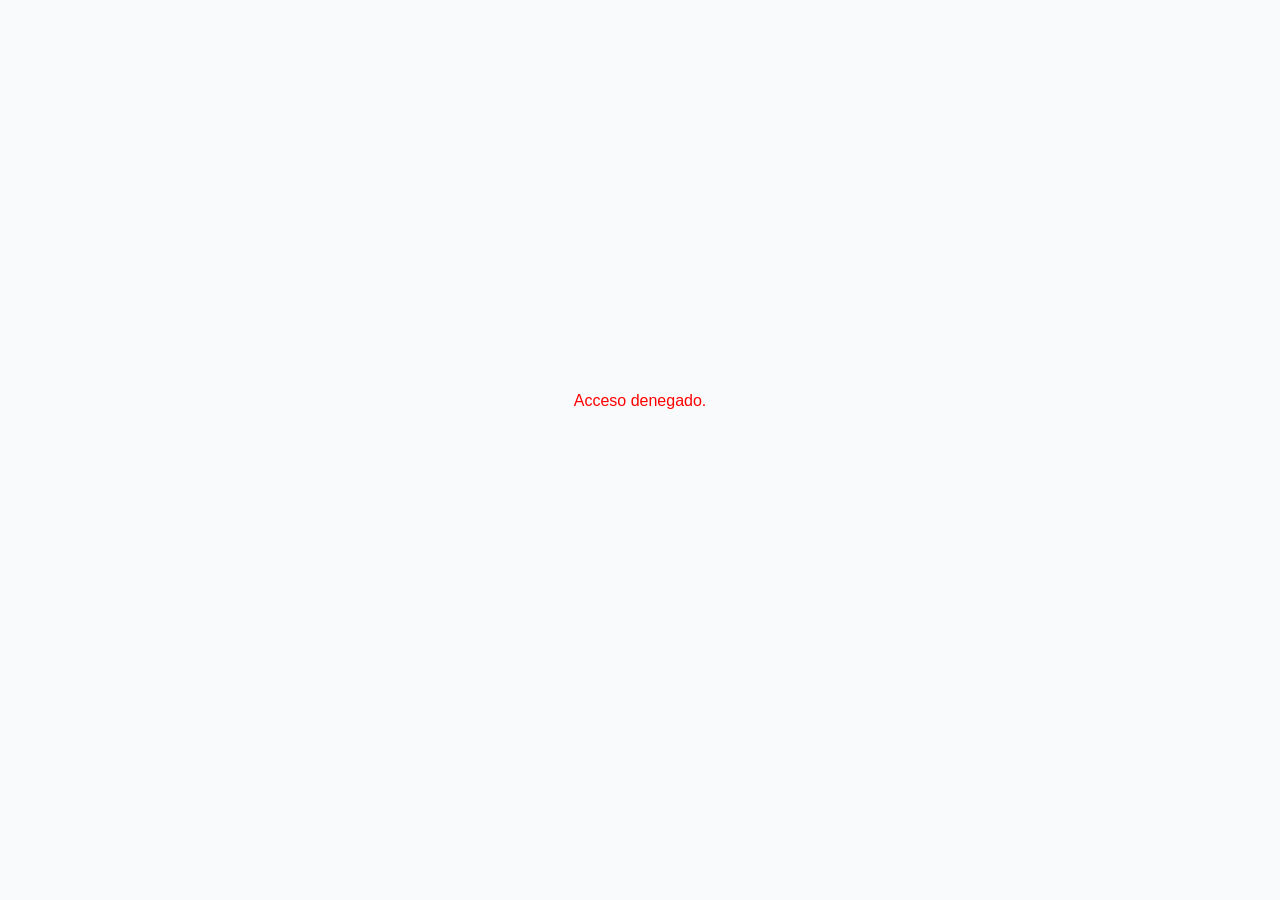
==== commit 53c78d8a: "Implement password protection in index.html" ====
--- a/index.html
+++ b/index.html
@@ -14,7 +14,7 @@
     <div class="logo-dot"></div>
     <h1>DOPAJ | Panel de Recursos Humanos</h1>
     <span id="header-range">—</span>
-    <a href="/tickets" style="margin-left: 20px; padding: 8px 16px; background: #3b82f6; color: white; text-decoration: none; border-radius: 6px; font-size: 13px; font-weight: 600;">Ir a Tickets →</a>
+    <a href="panel_tickets.html" style="margin-left: 20px; padding: 8px 16px; background: #3b82f6; color: white; text-decoration: none; border-radius: 6px; font-size: 13px; font-weight: 600;">Ir a Tickets →</a>
   </div>
   <div class="nav-tabs">
     <button class="tab-btn active" onclick="setTab('asistencia')">Asistencia y Horarios</button>
@@ -49,4 +49,24 @@
 
 <script src="./static/js/rh.js"></script>
 </body>
-</html>+<script>
+async function hashStr(str) {
+  const buf = await crypto.subtle.digest("SHA-256", new TextEncoder().encode(str));
+  return Array.from(new Uint8Array(buf)).map(b => b.toString(16).padStart(2,'0')).join('');
+}
+
+const HASH_CORRECTO = "2f6f96455ab4a81140ba2c5cc24b5f620e3162c1e5753ab0d895fec86fc6f644";
+//Hola :)
+
+(async () => {
+  if (sessionStorage.getItem("auth") === "ok") return;
+  const intento = prompt("Ingresa la contraseña:");
+  const hash = await hashStr(intento || "");
+  if (hash === HASH_CORRECTO) {
+    sessionStorage.setItem("auth", "ok");
+  } else {
+    document.body.innerHTML = "<p style='text-align:center;margin-top:40vh;font-family:sans-serif;color:red;'>Acceso denegado.</p>";
+  }
+})();
+</script>
+</html>
